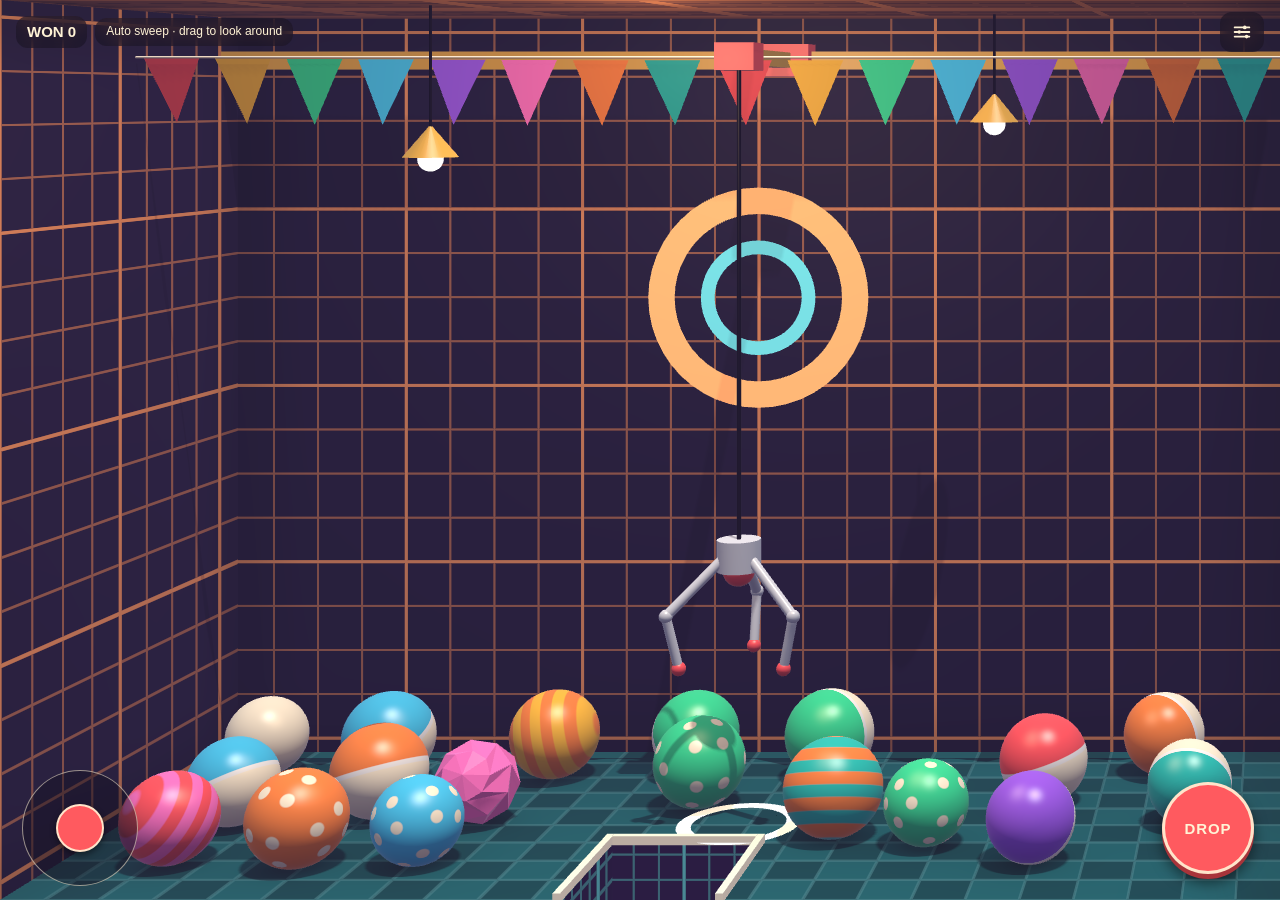
==== index.html @ 36b05717 "Diorama Crane for Safari A claw machine drawn with head-coupled perspective, for the iPhone Duo. Sta" ====
<!doctype html>
<html lang="en">
<head>
<meta charset="utf-8">
<meta name="viewport" content="width=device-width, initial-scale=1, maximum-scale=1, user-scalable=no, viewport-fit=cover">
<title>Diorama Crane</title>
<meta name="description" content="A claw machine you look into: the picture is redrawn for where your eyes are.">
<!-- Added to the Home Screen, the page runs full screen with no browser toolbar. -->
<meta name="apple-mobile-web-app-capable" content="yes">
<meta name="mobile-web-app-capable" content="yes">
<meta name="apple-mobile-web-app-status-bar-style" content="black-translucent">
<meta name="apple-mobile-web-app-title" content="Diorama Crane">
<meta name="theme-color" content="#000000">
<link rel="manifest" href="manifest.webmanifest">
<link rel="apple-touch-icon" href="icons/icon-180.png">
<link rel="icon" type="image/png" href="icons/icon-192.png">
<link rel="stylesheet" href="style.css">
</head>
<body>
<canvas id="view" tabindex="0" aria-label="Claw machine cabinet. Drag to look around. Arrow keys move the claw, space drops it."></canvas>

<div id="foldLine" hidden></div>

<div id="hud">
  <div id="topBar">
    <div class="chip score" id="score" aria-live="polite">WON 0</div>
    <div class="chip" id="status"></div>
    <button class="iconButton" id="menuButton" type="button" aria-label="View and depth options" aria-expanded="false" aria-controls="menu">
      <svg viewBox="0 0 24 24" width="22" height="22" aria-hidden="true"><path d="M4 7h9M17 7h3M4 12h3M11 12h9M4 17h11M19 17h1" stroke="currentColor" stroke-width="2" stroke-linecap="round" fill="none"/><circle cx="15" cy="7" r="2" fill="currentColor"/><circle cx="9" cy="12" r="2" fill="currentColor"/><circle cx="17" cy="17" r="2" fill="currentColor"/></svg>
    </button>
  </div>

  <div id="stick" role="application" aria-label="Claw stick. Drag to move the claw.">
    <div id="knob"></div>
  </div>
  <button id="drop" type="button" aria-label="Drop the claw">DROP</button>

  <div id="menu" role="dialog" aria-label="View and depth options" hidden>
    <section>
      <h2>Viewpoint</h2>
      <label class="row"><span>Head tracking with camera<small id="cameraNote"></small></span><input type="checkbox" id="optCamera"></label>
      <label class="row"><span>Sweep view when idle</span><input type="checkbox" id="optSweep"></label>
      <button class="row action" type="button" id="optRecenter">Recenter view</button>
    </section>
    <section>
      <h2>Fold</h2>
      <label class="row"><span>Device is folded<small>Safari cannot read the hinge, so set it here.</small></span><input type="checkbox" id="optFold"></label>
      <div class="row slider" id="foldAngleRow">
        <label for="optFoldAngle">Hinge angle <output id="foldAngleOut"></output></label>
        <input type="range" id="optFoldAngle" min="60" max="178" step="1">
        <small>Adjust until the lines run straight across the fold.</small>
      </div>
      <div class="row stepper" id="foldNudgeRow">
        <span>Fold line <output id="foldNudgeOut"></output></span>
        <span class="buttons"><button type="button" id="foldNudgeMinus" aria-label="Move fold line back">−</button><button type="button" id="foldNudgePlus" aria-label="Move fold line forward">+</button></span>
      </div>
    </section>
    <section>
      <h2>Depth</h2>
      <label class="row"><span>Red/cyan 3D glasses</span><input type="checkbox" id="optGlasses"></label>
      <label class="row"><span>Fold preview<small>For flat screens: shows a folded device as the eye sees it.</small></span><input type="checkbox" id="optPreview"></label>
    </section>
    <section>
      <h2>Game</h2>
      <label class="row"><span>Self-play when idle</span><input type="checkbox" id="optAutoplay"></label>
    </section>
    <section>
      <h2>Camera calibration</h2>
      <label class="row"><span>Flip left/right</span><input type="checkbox" id="optFlipX"></label>
      <label class="row"><span>Flip up/down</span><input type="checkbox" id="optFlipY"></label>
      <div class="row slider">
        <label for="optDistance">Viewing distance <output id="distanceOut"></output></label>
        <input type="range" id="optDistance" min="50" max="180" step="5">
        <small>Raise it if the cabinet looks too shallow as you move, lower it if too deep.</small>
      </div>
    </section>
    <p class="tip" id="installTip" hidden>For full screen, open the Share menu and choose Add to Home Screen.</p>
    <p class="tip build" id="buildInfo"></p>
  </div>
</div>

<div id="notice" hidden></div>
<video id="camera" playsinline muted autoplay aria-hidden="true"></video>

<script type="module" src="js/main.js"></script>
</body>
</html>
---- style.css ----
:root {
  --cream: #fff3d6;
  --coral: #ff5a5f;
  --ink: 21, 16, 31;
  --safe-top: env(safe-area-inset-top, 0px);
  --safe-right: env(safe-area-inset-right, 0px);
  --safe-bottom: env(safe-area-inset-bottom, 0px);
  --safe-left: env(safe-area-inset-left, 0px);
}

* { box-sizing: border-box; }

html, body {
  margin: 0;
  width: 100%;
  height: 100%;
  overflow: hidden;
  background: #000;
  color: var(--cream);
  font: 14px/1.3 -apple-system, BlinkMacSystemFont, "SF Pro Text", "Segoe UI", Roboto, sans-serif;
  /* Keep the browser's own gestures out of the way of the stick and the drag-to-look. */
  overscroll-behavior: none;
  touch-action: none;
  -webkit-user-select: none;
  user-select: none;
  -webkit-touch-callout: none;
  -webkit-tap-highlight-color: transparent;
  -webkit-text-size-adjust: 100%;
}

body { position: fixed; inset: 0; }

#view {
  position: fixed;
  left: 0;
  top: 0;
  width: 100%;
  height: 100%;
  display: block;
  touch-action: none;
  outline: none;
  transition: opacity 0.35s ease;
}
#view.dip { opacity: 0.15; transition: none; }

#hud { position: fixed; inset: 0; pointer-events: none; }
#hud > * { pointer-events: auto; }
body.nohud #hud { display: none; }

#topBar {
  position: absolute;
  top: calc(var(--safe-top) + 12px);
  left: calc(var(--safe-left) + 16px);
  right: calc(var(--safe-right) + 16px);
  display: flex;
  align-items: center;
  gap: 8px;
  pointer-events: none;
}
#topBar > * { pointer-events: auto; }

.chip {
  padding: 6px 11px;
  border-radius: 12px;
  background: rgba(var(--ink), 0.5);
  font-size: 12px;
  font-weight: 500;
  white-space: nowrap;
  overflow: hidden;
  text-overflow: ellipsis;
  -webkit-backdrop-filter: blur(8px);
  backdrop-filter: blur(8px);
}
.chip.score { font-size: 15px; font-weight: 700; font-variant-numeric: tabular-nums; flex: none; }
.chip:empty { display: none; }

.iconButton {
  margin-left: auto;
  flex: none;
  width: 44px;
  height: 40px;
  display: grid;
  place-items: center;
  border: 0;
  border-radius: 12px;
  background: rgba(var(--ink), 0.5);
  color: var(--cream);
  -webkit-backdrop-filter: blur(8px);
  backdrop-filter: blur(8px);
}
.iconButton[aria-expanded="true"] { background: rgba(var(--ink), 0.85); }

#stick {
  position: absolute;
  left: calc(var(--safe-left) + 22px);
  bottom: calc(var(--safe-bottom) + 14px);
  width: 116px;
  height: 116px;
  border-radius: 50%;
  background: rgba(var(--ink), 0.42);
  border: 1.5px solid rgba(255, 243, 214, 0.55);
  touch-action: none;
}
#knob {
  position: absolute;
  left: 50%;
  top: 50%;
  width: 42%;
  height: 42%;
  margin: -21% 0 0 -21%;
  border-radius: 50%;
  background: var(--coral);
  border: 2px solid rgba(255, 243, 214, 0.9);
  box-shadow: 0 3px 6px rgba(0, 0, 0, 0.45);
  will-change: transform;
}

#drop {
  position: absolute;
  right: calc(var(--safe-right) + 26px);
  bottom: calc(var(--safe-bottom) + 26px);
  width: 92px;
  height: 92px;
  border-radius: 50%;
  border: 3px solid rgba(255, 243, 214, 0.9);
  background: var(--coral);
  color: var(--cream);
  font: 800 15px/1 -apple-system, BlinkMacSystemFont, "SF Pro Text", "Segoe UI", Roboto, sans-serif;
  letter-spacing: 0.06em;
  box-shadow: 0 5px 0 #a8343a, 0 9px 14px rgba(0, 0, 0, 0.5);
  touch-action: none;
}
#drop.down { transform: translateY(4px); box-shadow: 0 1px 0 #a8343a, 0 3px 6px rgba(0, 0, 0, 0.5); }

#menu {
  position: absolute;
  top: calc(var(--safe-top) + 60px);
  right: calc(var(--safe-right) + 16px);
  width: min(318px, calc(100% - 32px - var(--safe-left) - var(--safe-right)));
  max-height: calc(100% - var(--safe-top) - var(--safe-bottom) - 76px);
  overflow-y: auto;
  -webkit-overflow-scrolling: touch;
  touch-action: pan-y;
  overscroll-behavior: contain;
  padding: 6px 0;
  border-radius: 16px;
  background: rgba(var(--ink), 0.86);
  border: 1px solid rgba(255, 243, 214, 0.14);
  -webkit-backdrop-filter: blur(16px);
  backdrop-filter: blur(16px);
  box-shadow: 0 12px 34px rgba(0, 0, 0, 0.5);
}
#menu[hidden] { display: none; }
#menu section { padding: 4px 0 6px; border-bottom: 1px solid rgba(255, 243, 214, 0.1); }
#menu section:last-of-type { border-bottom: 0; }
#menu h2 {
  margin: 8px 16px 2px;
  font-size: 11px;
  font-weight: 700;
  letter-spacing: 0.08em;
  text-transform: uppercase;
  color: rgba(255, 243, 214, 0.55);
}
#menu .row {
  display: flex;
  align-items: center;
  justify-content: space-between;
  gap: 12px;
  min-height: 44px;
  padding: 6px 16px;
  width: 100%;
  font: inherit;
  color: inherit;
  text-align: left;
}
#menu .row > span:first-child { min-width: 0; }
#menu small { display: block; margin-top: 2px; font-size: 11.5px; line-height: 1.3; color: rgba(255, 243, 214, 0.6); }
#menu small:empty { display: none; }
#menu button.action { background: none; border: 0; color: #7df9ff; font-weight: 600; }
#menu button.action:active { background: rgba(255, 243, 214, 0.08); }
#menu .slider { display: block; }
#menu .slider label { display: flex; justify-content: space-between; }
#menu .slider input { width: 100%; margin: 10px 0 2px; accent-color: var(--coral); touch-action: pan-x; }
#menu output { font-variant-numeric: tabular-nums; color: rgba(255, 243, 214, 0.75); }
#menu .stepper .buttons { display: flex; gap: 8px; flex: none; }
#menu .stepper button {
  width: 44px;
  height: 36px;
  border-radius: 10px;
  border: 1px solid rgba(255, 243, 214, 0.3);
  background: rgba(255, 243, 214, 0.08);
  color: var(--cream);
  font-size: 20px;
  line-height: 1;
}
#menu .row[hidden] { display: none; }
#menu .tip { margin: 8px 16px 10px; font-size: 12px; color: rgba(255, 243, 214, 0.7); }
#menu .tip[hidden] { display: none; }
#menu .tip.build { color: rgba(255, 243, 214, 0.4); font-size: 11px; }

/* iOS-style switch. */
#menu input[type="checkbox"] {
  -webkit-appearance: none;
  appearance: none;
  flex: none;
  width: 46px;
  height: 28px;
  margin: 0;
  border-radius: 14px;
  background: rgba(255, 243, 214, 0.22);
  position: relative;
  transition: background 0.18s ease;
}
#menu input[type="checkbox"]::after {
  content: "";
  position: absolute;
  left: 2px;
  top: 2px;
  width: 24px;
  height: 24px;
  border-radius: 50%;
  background: #fff;
  box-shadow: 0 1px 3px rgba(0, 0, 0, 0.4);
  transition: transform 0.18s ease;
}
#menu input[type="checkbox"]:checked { background: #3ddc97; }
#menu input[type="checkbox"]:checked::after { transform: translateX(18px); }
#menu input[type="checkbox"]:disabled { opacity: 0.4; }
#menu input:focus-visible, #menu button:focus-visible, .iconButton:focus-visible, #drop:focus-visible {
  outline: 2px solid #7df9ff;
  outline-offset: 2px;
}

/* Shows where the page believes the fold is, while it is being adjusted. */
#foldLine {
  position: fixed;
  background: #7df9ff;
  box-shadow: 0 0 10px #7df9ff;
  pointer-events: none;
  opacity: 0.9;
}
#foldLine[hidden] { display: none; }

#notice {
  position: fixed;
  inset: 0;
  display: grid;
  place-items: center;
  padding: 32px;
  text-align: center;
  font-size: 16px;
  background: #15101f;
}
#notice[hidden] { display: none; }

/* The camera feed is only ever analysed, never shown; Safari still needs the element rendered. */
#camera {
  position: fixed;
  left: 0;
  bottom: 0;
  width: 2px;
  height: 2px;
  opacity: 0;
  pointer-events: none;
}

/* Added to the Home Screen, iOS lays the page out as if the status bar still took room at the
   top (innerHeight is the screen minus the top safe area), which leaves a strip at the bottom of
   the screen uncovered. The large-viewport unit is the real screen height there. */
@media (display-mode: fullscreen), (display-mode: standalone) {
  html, body, #view, #hud { height: 100vh; height: 100lvh; }
  body, #hud { bottom: auto; }
}
html.standalone, html.standalone body, html.standalone #view, html.standalone #hud { height: 100vh; height: 100lvh; }
html.standalone body, html.standalone #hud { bottom: auto; }

@media (max-height: 420px) {
  #stick { width: 96px; height: 96px; }
  #drop { width: 78px; height: 78px; bottom: calc(var(--safe-bottom) + 20px); }
}

@media (prefers-reduced-motion: reduce) {
  #view, #menu input[type="checkbox"], #menu input[type="checkbox"]::after { transition: none; }
}
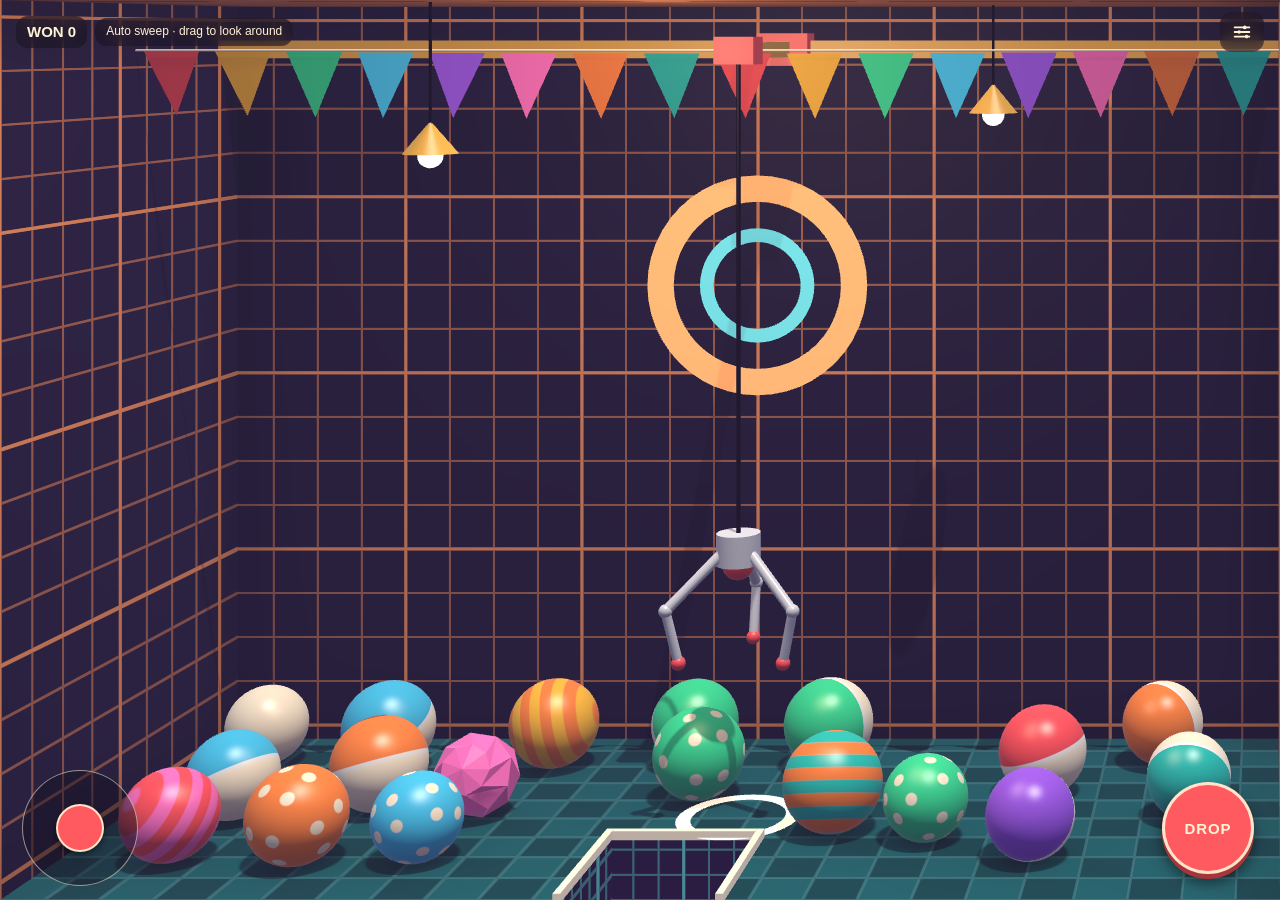
==== commit 4582618b: "Probe: motion-sensor fold test; game: optional hinge reading from tilt Safari on a real iPhone Duo r" ====
--- a/index.html
+++ b/index.html
@@ -45,6 +45,7 @@
     <section>
       <h2>Fold</h2>
       <label class="row"><span>Device is folded<small>Safari cannot read the hinge, so set it here.</small></span><input type="checkbox" id="optFold"></label>
+      <label class="row" id="foldSensorRow"><span>Measure it with the motion sensor<small id="foldSensorNote"></small></span><input type="checkbox" id="optFoldSensor"></label>
       <div class="row slider" id="foldAngleRow">
         <label for="optFoldAngle">Hinge angle <output id="foldAngleOut"></output></label>
         <input type="range" id="optFoldAngle" min="60" max="178" step="1">
